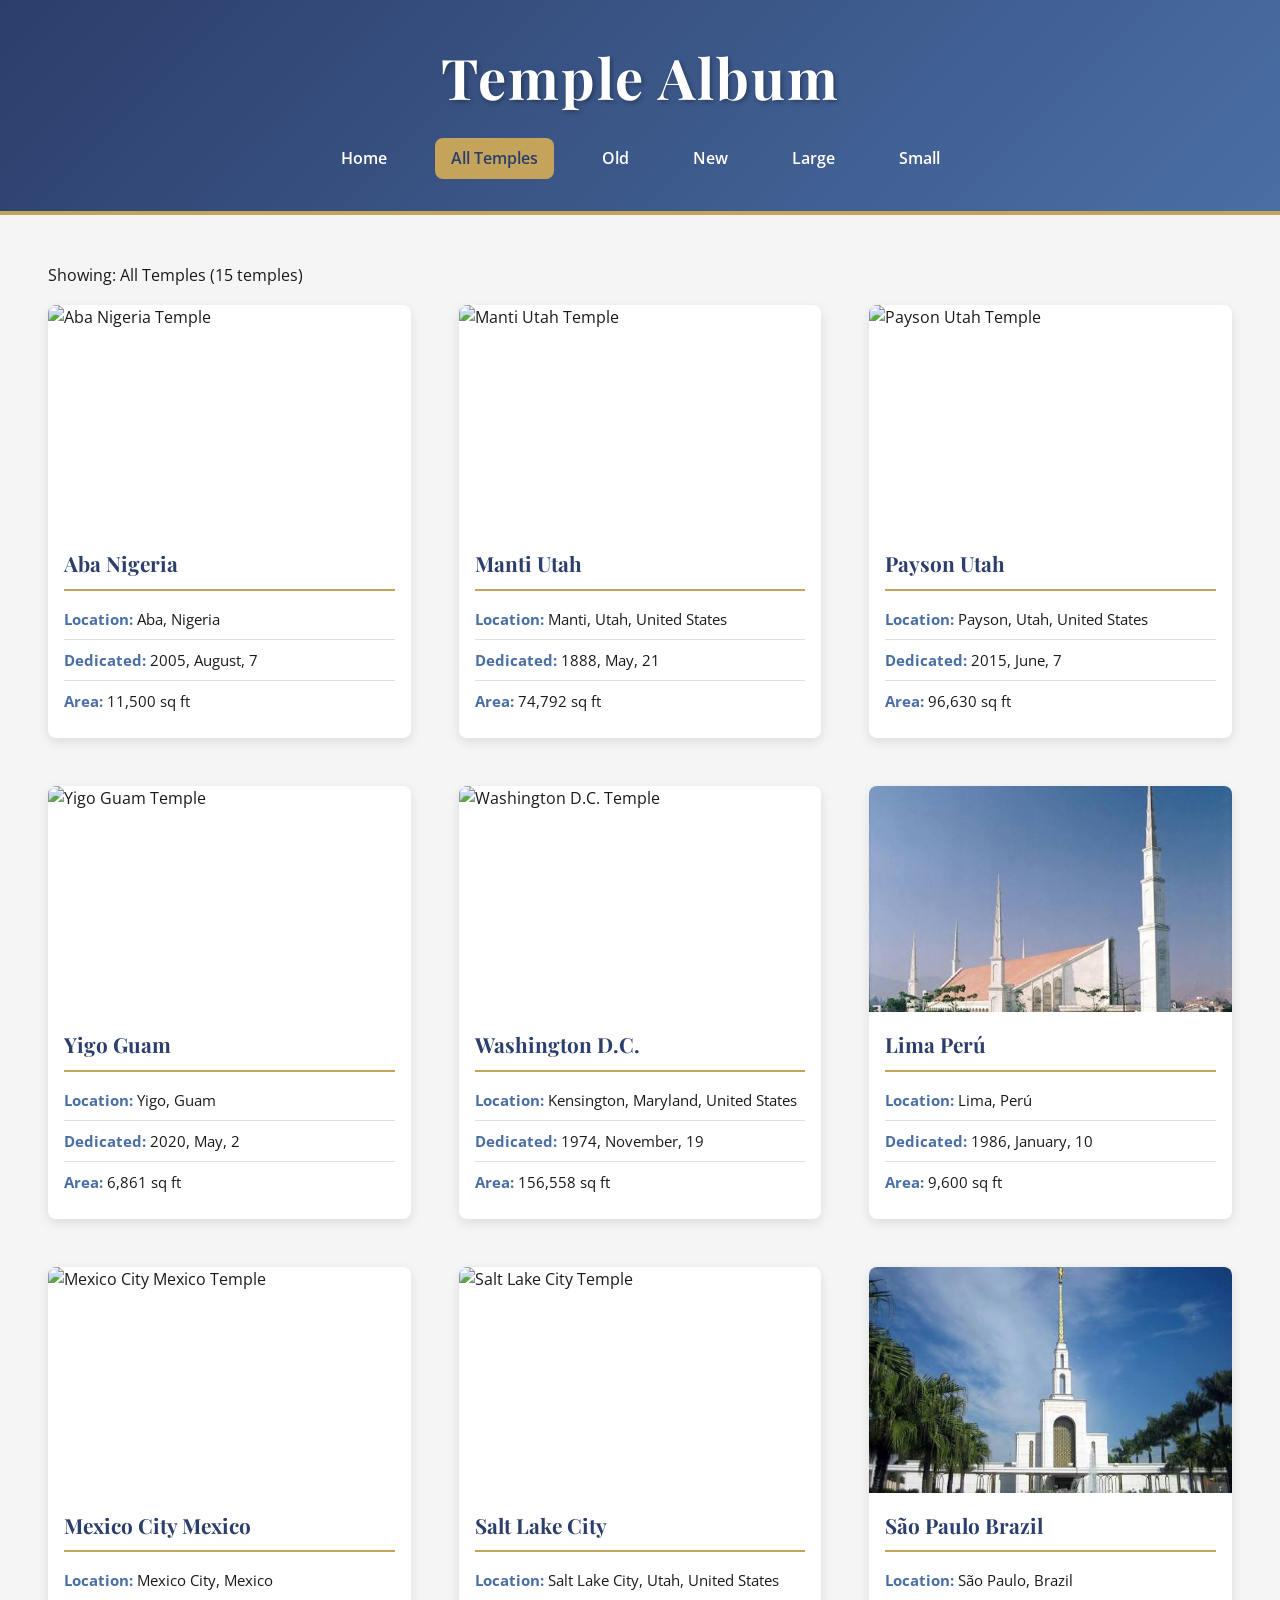
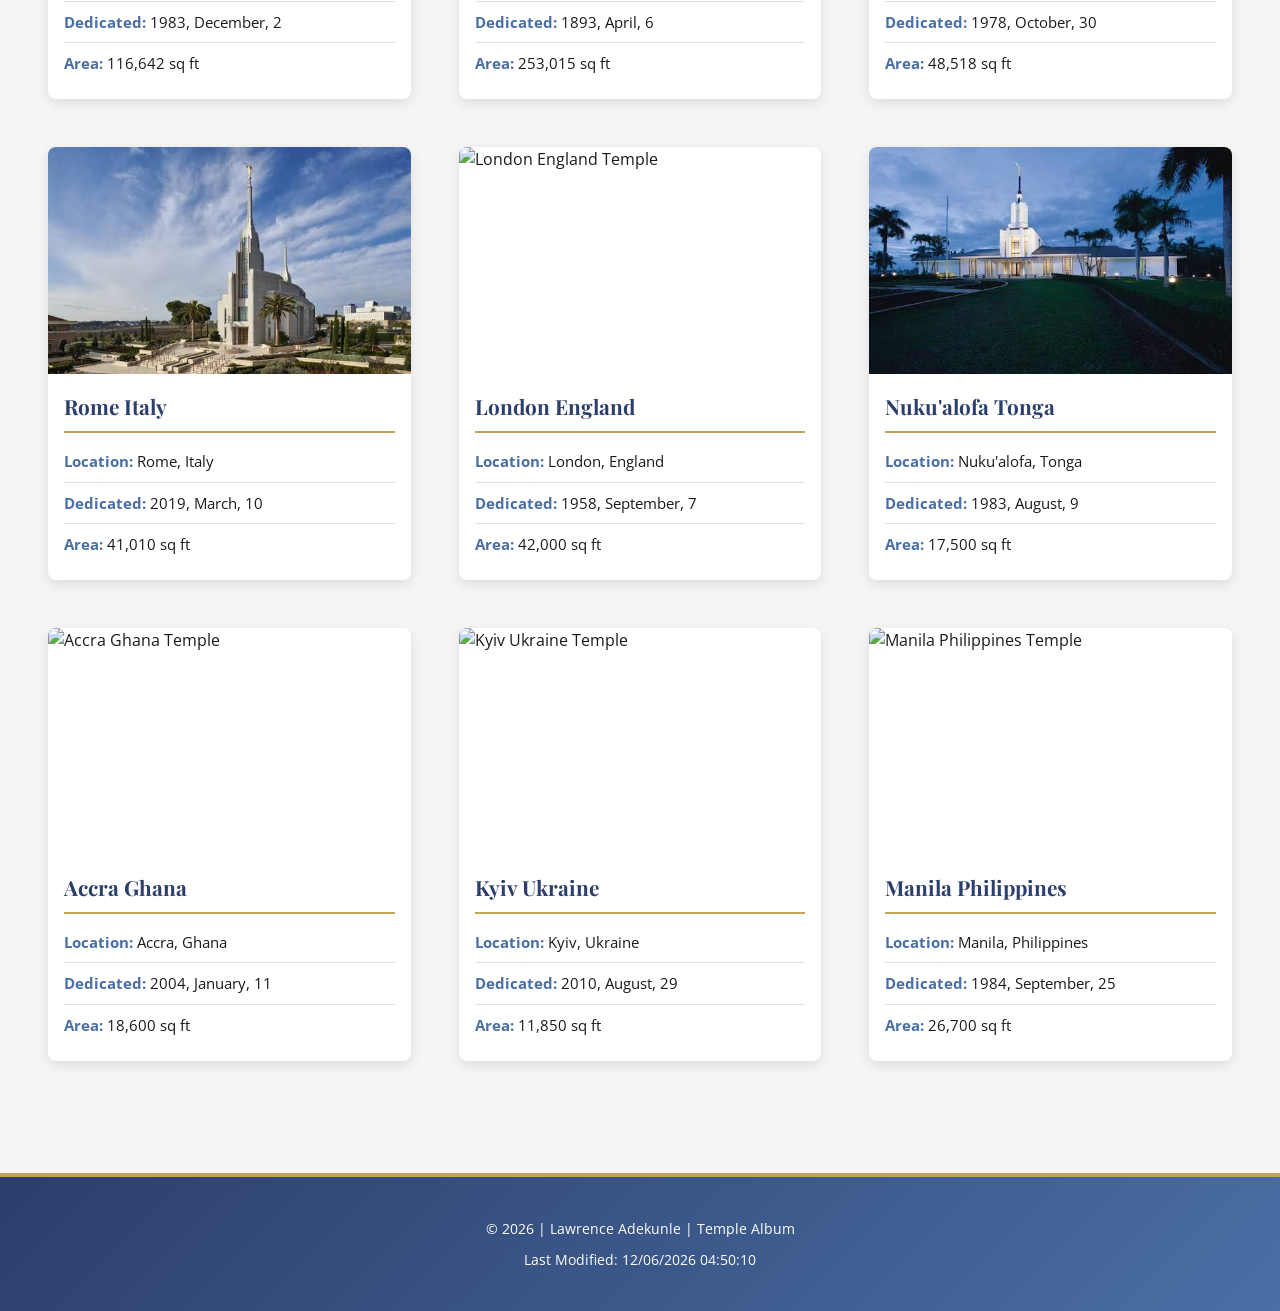
==== filtered-temples.html @ f9e53aaa "update" ====
<!DOCTYPE html>
<html lang="en">
<head>
    <meta charset="UTF-8">
    <meta name="viewport" content="width=device-width, initial-scale=1.0">
    <meta name="description" content="Explore temples of The Church of Jesus Christ of Latter-day Saints with interactive filtering">
    <meta name="author" content="Lawrence Adekunle">
    <title>Temple Album - Filtered Temples</title>
    
    <!-- Google Fonts -->
    <link rel="preconnect" href="https://fonts.googleapis.com">
    <link rel="preconnect" href="https://fonts.gstatic.com" crossorigin>
    <link href="https://fonts.googleapis.com/css2?family=Open+Sans:wght@400;600;700&family=Playfair+Display:wght@700&display=swap" rel="stylesheet">
    
    <!-- CSS -->
    <link rel="stylesheet" href="styles/filtered-temples.css">
    <link rel="stylesheet" href="styles/filtered-temples-large.css">
    
    <!-- JavaScript -->
    <script src="scripts/filtered-temples.js" defer></script>
</head>
<body>
    <header>
        <h1>Temple Album</h1>
        <nav>
            <a href="index.html" id="home-page">Home</a>
            <a href="#" id="filter-home" class="active">All Temples</a>
            <a href="#" id="filter-old">Old</a>
            <a href="#" id="filter-new">New</a>
            <a href="#" id="filter-large">Large</a>
            <a href="#" id="filter-small">Small</a>
        </nav>
    </header>
    
    <main>
        <!-- Filter Status Bar -->
        <div id="filter-status" class="filter-status">
            Showing: <span id="current-filter">All Temples</span>
            <span id="temple-count">(0 temples)</span>
        </div>
        
        <div id="temple-grid" class="temple-grid">
            <!-- Temple 1 -->
            <figure data-category="new" data-area="11500" data-year="2005">
                <img src="https://content.churchofjesuschrist.org/templesldsorg/bc/Temples/photo-galleries/aba-nigeria/400x250/aba-nigeria-temple-lds-1636397-wallpaper.jpg" 
                     alt="Aba Nigeria Temple" 
                     loading="lazy" 
                     width="400" 
                     height="250">
                <figcaption>
                    <h3>Aba Nigeria</h3>
                    <div class="temple-details">
                        <p><strong>Location:</strong> <span class="value">Aba, Nigeria</span></p>
                        <p><strong>Dedicated:</strong> <span class="value">2005, August, 7</span></p>
                        <p><strong>Area:</strong> <span class="value">11,500 sq ft</span></p>
                    </div>
                </figcaption>
            </figure>

            <!-- Temple 2 -->
            <figure data-category="old" data-area="74792" data-year="1888">
                <img src="https://content.churchofjesuschrist.org/templesldsorg/bc/Temples/photo-galleries/manti-utah/400x250/manti-temple-768192-wallpaper.jpg" 
                     alt="Manti Utah Temple" 
                     loading="lazy" 
                     width="400" 
                     height="250">
                <figcaption>
                    <h3>Manti Utah</h3>
                    <div class="temple-details">
                        <p><strong>Location:</strong> <span class="value">Manti, Utah, United States</span></p>
                        <p><strong>Dedicated:</strong> <span class="value">1888, May, 21</span></p>
                        <p><strong>Area:</strong> <span class="value">74,792 sq ft</span></p>
                    </div>
                </figcaption>
            </figure>

            <!-- Temple 3 -->
            <figure data-category="new large" data-area="96630" data-year="2015">
                <img src="images/payson-utah.jpg" alt="Payson Utah Temple" loading="lazy" 
                     width="400" 
                     height="250">
                <figcaption>
                    <h3>Payson Utah</h3>
                    <div class="temple-details">
                        <p><strong>Location:</strong> <span class="value">Payson, Utah, United States</span></p>
                        <p><strong>Dedicated:</strong> <span class="value">2015, June, 7</span></p>
                        <p><strong>Area:</strong> <span class="value">96,630 sq ft</span></p>
                    </div>
                </figcaption>
            </figure>

            <!-- Temple 4 -->
            <figure data-category="new small" data-area="6861" data-year="2020">
                <img src="https://content.churchofjesuschrist.org/templesldsorg/bc/Temples/photo-galleries/yigo-guam/400x250/yigo_guam_temple_2.jpg" 
                     alt="Yigo Guam Temple" 
                     loading="lazy" 
                     width="400" 
                     height="250">
                <figcaption>
                    <h3>Yigo Guam</h3>
                    <div class="temple-details">
                        <p><strong>Location:</strong> <span class="value">Yigo, Guam</span></p>
                        <p><strong>Dedicated:</strong> <span class="value">2020, May, 2</span></p>
                        <p><strong>Area:</strong> <span class="value">6,861 sq ft</span></p>
                    </div>
                </figcaption>
            </figure>

            <!-- Temple 5 -->
            <figure data-category="large" data-area="156558" data-year="1974">
                <img src="https://content.churchofjesuschrist.org/templesldsorg/bc/Temples/photo-galleries/washington-dc/400x250/washington_dc_temple-exterior-2.jpeg" 
                     alt="Washington D.C. Temple" 
                     loading="lazy" 
                     width="400" 
                     height="250">
                <figcaption>
                    <h3>Washington D.C.</h3>
                    <div class="temple-details">
                        <p><strong>Location:</strong> <span class="value">Kensington, Maryland, United States</span></p>
                        <p><strong>Dedicated:</strong> <span class="value">1974, November, 19</span></p>
                        <p><strong>Area:</strong> <span class="value">156,558 sq ft</span></p>
                    </div>
                </figcaption>
            </figure>

            <!-- Temple 6 -->
            <figure data-category="small" data-area="9600" data-year="1986">
                <img src="images/lima-peru.jpg" alt="Lima Perú Temple" loading="lazy" 
                     width="400" 
                     height="250">
                <figcaption>
                    <h3>Lima Perú</h3>
                    <div class="temple-details">
                        <p><strong>Location:</strong> <span class="value">Lima, Perú</span></p>
                        <p><strong>Dedicated:</strong> <span class="value">1986, January, 10</span></p>
                        <p><strong>Area:</strong> <span class="value">9,600 sq ft</span></p>
                    </div>
                </figcaption>
            </figure>

            <!-- Temple 7 -->
            <figure data-category="large" data-area="116642" data-year="1983">
                <img src="https://content.churchofjesuschrist.org/templesldsorg/bc/Temples/photo-galleries/mexico-city-mexico/400x250/mexico-city-temple-exterior-1518361-wallpaper.jpg" 
                     alt="Mexico City Mexico Temple" 
                     loading="lazy" 
                     width="400" 
                     height="250">
                <figcaption>
                    <h3>Mexico City Mexico</h3>
                    <div class="temple-details">
                        <p><strong>Location:</strong> <span class="value">Mexico City, Mexico</span></p>
                        <p><strong>Dedicated:</strong> <span class="value">1983, December, 2</span></p>
                        <p><strong>Area:</strong> <span class="value">116,642 sq ft</span></p>
                    </div>
                </figcaption>
            </figure>

            <!-- Temple 8 -->
            <figure data-category="old large" data-area="253015" data-year="1893">
                <img src="https://content.churchofjesuschrist.org/templesldsorg/bc/Temples/photo-galleries/salt-lake-city-utah/400x250/salt-lake-temple-37762.jpg" 
                     alt="Salt Lake City Temple" 
                     loading="lazy" 
                     width="400" 
                     height="250">
                <figcaption>
                    <h3>Salt Lake City</h3>
                    <div class="temple-details">
                        <p><strong>Location:</strong> <span class="value">Salt Lake City, Utah, United States</span></p>
                        <p><strong>Dedicated:</strong> <span class="value">1893, April, 6</span></p>
                        <p><strong>Area:</strong> <span class="value">253,015 sq ft</span></p>
                    </div>
                </figcaption>
            </figure>

            <!-- Temple 9 -->
            <figure data-category="" data-area="48518" data-year="1978">
                <img src="images/sao-paulo-brazil.jpg" alt="São Paulo Brazil Temple" loading="lazy" 
                     width="400" 
                     height="250">
                <figcaption>
                    <h3>São Paulo Brazil</h3>
                    <div class="temple-details">
                        <p><strong>Location:</strong> <span class="value">São Paulo, Brazil</span></p>
                        <p><strong>Dedicated:</strong> <span class="value">1978, October, 30</span></p>
                        <p><strong>Area:</strong> <span class="value">48,518 sq ft</span></p>
                    </div>
                </figcaption>
            </figure>

            <!-- Temple 10 -->
            <figure data-category="new" data-area="41010" data-year="2019">
                <img src="images/rome-italy0.jpg" alt="Rome Italy Temple" loading="lazy" 
                     width="400" 
                     height="250">
                <figcaption>
                    <h3>Rome Italy</h3>
                    <div class="temple-details">
                        <p><strong>Location:</strong> <span class="value">Rome, Italy</span></p>
                        <p><strong>Dedicated:</strong> <span class="value">2019, March, 10</span></p>
                        <p><strong>Area:</strong> <span class="value">41,010 sq ft</span></p>
                    </div>
                </figcaption>
            </figure>

            <!-- Temple 11 -->
            <figure data-category="" data-area="42000" data-year="1958">
                <img src="images/london-england.jpg" alt="London England Temple" loading="lazy" 
                     width="400" 
                     height="250">
                <figcaption>
                    <h3>London England</h3>
                    <div class="temple-details">
                        <p><strong>Location:</strong> <span class="value">London, England</span></p>
                        <p><strong>Dedicated:</strong> <span class="value">1958, September, 7</span></p>
                        <p><strong>Area:</strong> <span class="value">42,000 sq ft</span></p>
                    </div>
                </figcaption>
            </figure>

            <!-- Temple 12 -->
            <figure data-category="" data-area="17500" data-year="1983">
                <img src="images/nukualofa-tonga.jpg" alt="Nuku'alofa Tonga Temple" loading="lazy" 
                     width="400" 
                     height="250">
                <figcaption>
                    <h3>Nuku'alofa Tonga</h3>
                    <div class="temple-details">
                        <p><strong>Location:</strong> <span class="value">Nuku'alofa, Tonga</span></p>
                        <p><strong>Dedicated:</strong> <span class="value">1983, August, 9</span></p>
                        <p><strong>Area:</strong> <span class="value">17,500 sq ft</span></p>
                    </div>
                </figcaption>
            </figure>

            <!-- Temple 13 -->
            <figure data-category="new" data-area="18600" data-year="2004">
                <img src="https://content.churchofjesuschrist.org/templesldsorg/bc/Temples/photo-galleries/accra-ghana/400x250/accra-ghana-temple-detail-249022-2400x1200.jpg" 
                     alt="Accra Ghana Temple" 
                     loading="lazy" 
                     width="400" 
                     height="250">
                <figcaption>
                    <h3>Accra Ghana</h3>
                    <div class="temple-details">
                        <p><strong>Location:</strong> <span class="value">Accra, Ghana</span></p>
                        <p><strong>Dedicated:</strong> <span class="value">2004, January, 11</span></p>
                        <p><strong>Area:</strong> <span class="value">18,600 sq ft</span></p>
                    </div>
                </figcaption>
            </figure>

            <!-- Temple 14 -->
            <figure data-category="new" data-area="11850" data-year="2010">
                <img src="images/kyiv-ukraine.jpg" alt="Kyiv Ukraine Temple" loading="lazy" 
                     width="400" 
                     height="250">
                <figcaption>
                    <h3>Kyiv Ukraine</h3>
                    <div class="temple-details">
                        <p><strong>Location:</strong> <span class="value">Kyiv, Ukraine</span></p>
                        <p><strong>Dedicated:</strong> <span class="value">2010, August, 29</span></p>
                        <p><strong>Area:</strong> <span class="value">11,850 sq ft</span></p>
                    </div>
                </figcaption>
            </figure>

            <!-- Temple 15 -->
            <figure data-category="" data-area="26700" data-year="1984">
                <img src="images/manila-philippines.jpg" alt="Manila Philippines Temple" loading="lazy" 
                     width="400" 
                     height="250">
                <figcaption>
                    <h3>Manila Philippines</h3>
                    <div class="temple-details">
                        <p><strong>Location:</strong> <span class="value">Manila, Philippines</span></p>
                        <p><strong>Dedicated:</strong> <span class="value">1984, September, 25</span></p>
                        <p><strong>Area:</strong> <span class="value">26,700 sq ft</span></p>
                    </div>
                </figcaption>
            </figure>
        </div>
    </main>
    
    <footer>
        <p>&copy; <span id="year"></span> | Lawrence Adekunle | Temple Album</p>
        <p id="lastModified">Last Modified: </p>
    </footer>
</body>
</html>
---- styles/filtered-temples.css ----
/* CSS Variables */
:root {
    --primary-color: #2C3E6B;
    --secondary-color: #4A6FA5;
    --accent-color: #C4A35A;
    --background-light: #f5f5f5;
    --text-dark: #1a1a1a;
    --text-light: #ffffff;
    --shadow: rgba(0, 0, 0, 0.1);
    --font-heading: 'Playfair Display', serif;
    --font-body: 'Open Sans', sans-serif;
    --spacing-sm: 0.5rem;
    --spacing-md: 1rem;
    --spacing-lg: 2rem;
    --spacing-xl: 3rem;
    --radius: 8px;
}

/* Reset & Base */
* {
    margin: 0;
    padding: 0;
    box-sizing: border-box;
}

body {
    font-family: var(--font-body);
    background-color: var(--background-light);
    color: var(--text-dark);
    line-height: 1.6;
}

/* Header */
header {
    background: linear-gradient(135deg, var(--primary-color), var(--secondary-color));
    color: var(--text-light);
    text-align: center;
    padding: var(--spacing-lg) var(--spacing-md);
    border-bottom: 4px solid var(--accent-color);
}

header h1 {
    font-family: var(--font-heading);
    font-size: 2.5rem;
    font-weight: 700;
    letter-spacing: 2px;
    text-shadow: 2px 2px 4px rgba(0, 0, 0, 0.3);
    margin-bottom: var(--spacing-md);
}

/* Navigation - Flexbox */
nav {
    display: flex;
    justify-content: center;
    gap: var(--spacing-lg);
    flex-wrap: wrap;
}

nav a {
    color: var(--text-light);
    text-decoration: none;
    font-weight: 600;
    padding: var(--spacing-sm) var(--spacing-md);
    border-radius: var(--radius);
    transition: all 0.3s ease;
    cursor: pointer;
}

nav a:hover {
    background-color: var(--accent-color);
    color: var(--primary-color);
    transform: scale(1.05);
}

/* Main Container */
main {
    max-width: 1400px;
    margin: 0 auto;
    padding: var(--spacing-md);
}

/* Temple Grid - Mobile (single column) */
.temple-grid {
    display: grid;
    grid-template-columns: 1fr;
    gap: var(--spacing-lg);
    padding: var(--spacing-md) 0;
}

/* Temple Cards */
.temple-grid figure {
    background: #ffffff;
    border-radius: var(--radius);
    overflow: hidden;
    box-shadow: 0 4px 12px var(--shadow);
    transition: transform 0.3s ease, box-shadow 0.3s ease;
}

.temple-grid figure:hover {
    transform: translateY(-5px);
    box-shadow: 0 8px 24px rgba(0, 0, 0, 0.15);
}

.temple-grid img {
    width: 100%;
    height: auto;
    display: block;
    aspect-ratio: 16/10;
    object-fit: cover;
}

.temple-grid figcaption {
    padding: var(--spacing-md);
}

.temple-grid h3 {
    font-family: var(--font-heading);
    color: var(--primary-color);
    font-size: 1.3rem;
    margin-bottom: var(--spacing-sm);
    border-bottom: 2px solid var(--accent-color);
    padding-bottom: var(--spacing-sm);
}

.temple-details p {
    font-size: 0.95rem;
    padding: var(--spacing-sm) 0;
    border-bottom: 1px solid #e0e0e0;
}

.temple-details p:last-child {
    border-bottom: none;
}

.temple-details strong {
    color: var(--secondary-color);
}

/* Footer */
footer {
    background: linear-gradient(135deg, var(--primary-color), var(--secondary-color));
    color: var(--text-light);
    text-align: center;
    padding: var(--spacing-lg);
    margin-top: var(--spacing-xl);
    border-top: 4px solid var(--accent-color);
}

footer p {
    margin: var(--spacing-sm) 0;
    font-size: 0.9rem;
}

/* Active navigation state */
nav a.active {
    background-color: var(--accent-color);
    color: var(--primary-color);
}
---- styles/filtered-temples-large.css ----
/* ============================================
   TABLET LAYOUT - 601px to 1024px
   ============================================ */
@media screen and (min-width: 601px) and (max-width: 1024px) {
    .temple-grid {
        grid-template-columns: repeat(2, 1fr);
        gap: var(--spacing-lg);
    }
    
    header h1 {
        font-size: 3rem;
    }
    
    main {
        padding: var(--spacing-lg);
    }
}

/* ============================================
   DESKTOP LAYOUT - 1025px and above
   ============================================ */
@media screen and (min-width: 1025px) {
    .temple-grid {
        grid-template-columns: repeat(3, 1fr);
        gap: var(--spacing-xl);
    }
    
    header h1 {
        font-size: 3.5rem;
    }
    
    main {
        padding: var(--spacing-xl);
    }
    
    .temple-grid figure {
        transition: transform 0.3s ease, box-shadow 0.3s ease;
    }
    
    .temple-grid figure:hover {
        transform: translateY(-8px);
        box-shadow: 0 12px 36px rgba(0, 0, 0, 0.2);
    }
}

/* ============================================
   LARGE DESKTOP - 1400px and above
   ============================================ */
@media screen and (min-width: 1400px) {
    .temple-grid {
        grid-template-columns: repeat(4, 1fr);
        gap: var(--spacing-xl);
    }
}
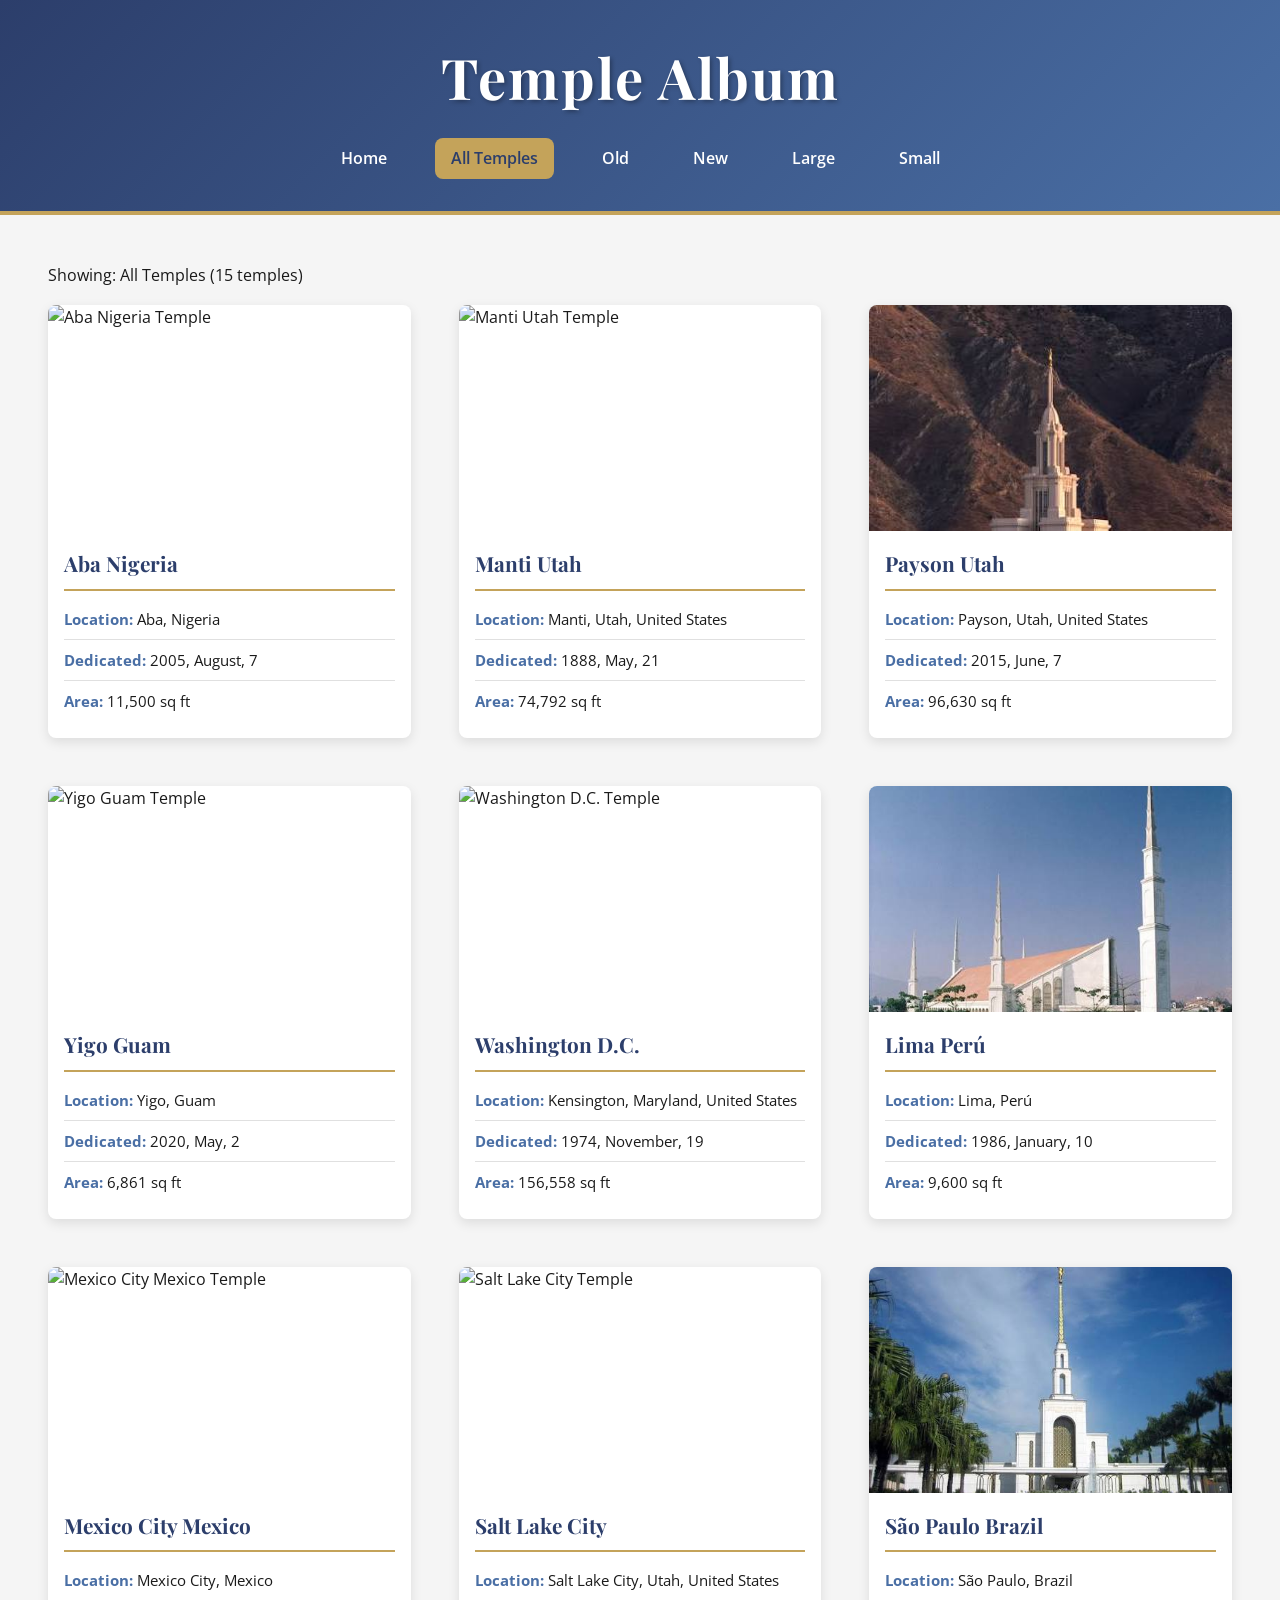
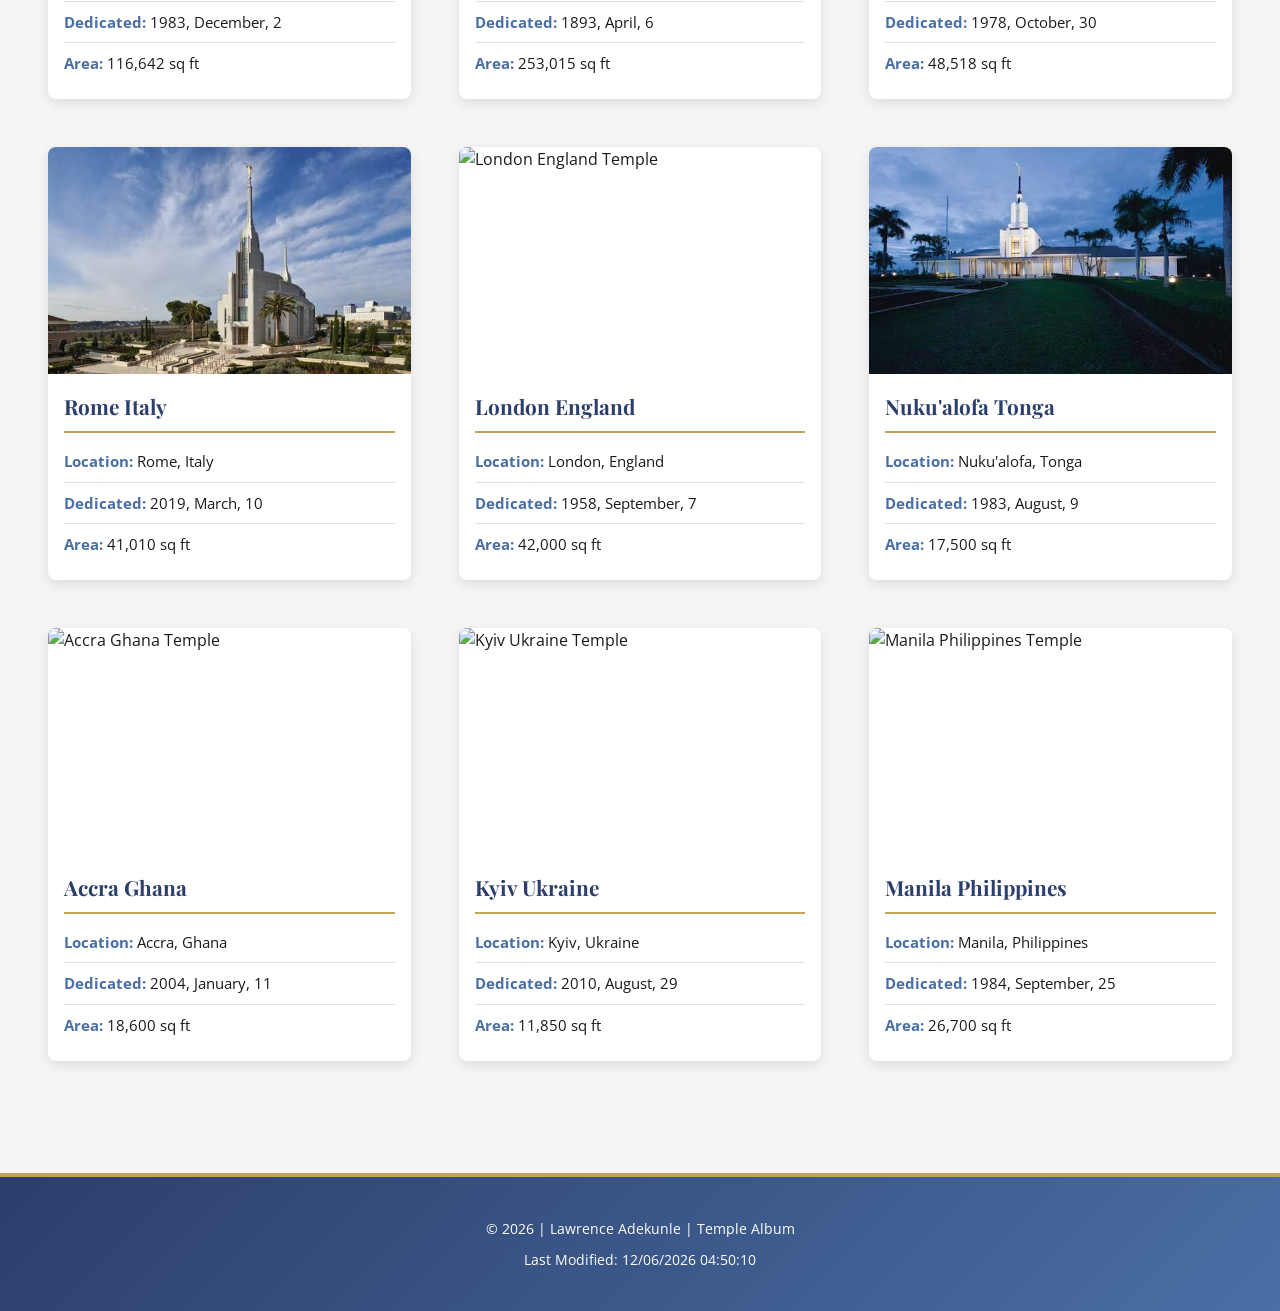
==== commit 869da119: "update" ====
--- a/filtered-temples.html
+++ b/filtered-temples.html
@@ -76,7 +76,7 @@
 
             <!-- Temple 3 -->
             <figure data-category="new large" data-area="96630" data-year="2015">
-                <img src="images/payson-utah.jpg" alt="Payson Utah Temple" loading="lazy" 
+                <img src="images/payson_utah.jpg" alt="Payson Utah Temple" loading="lazy" 
                      width="400" 
                      height="250">
                 <figcaption>
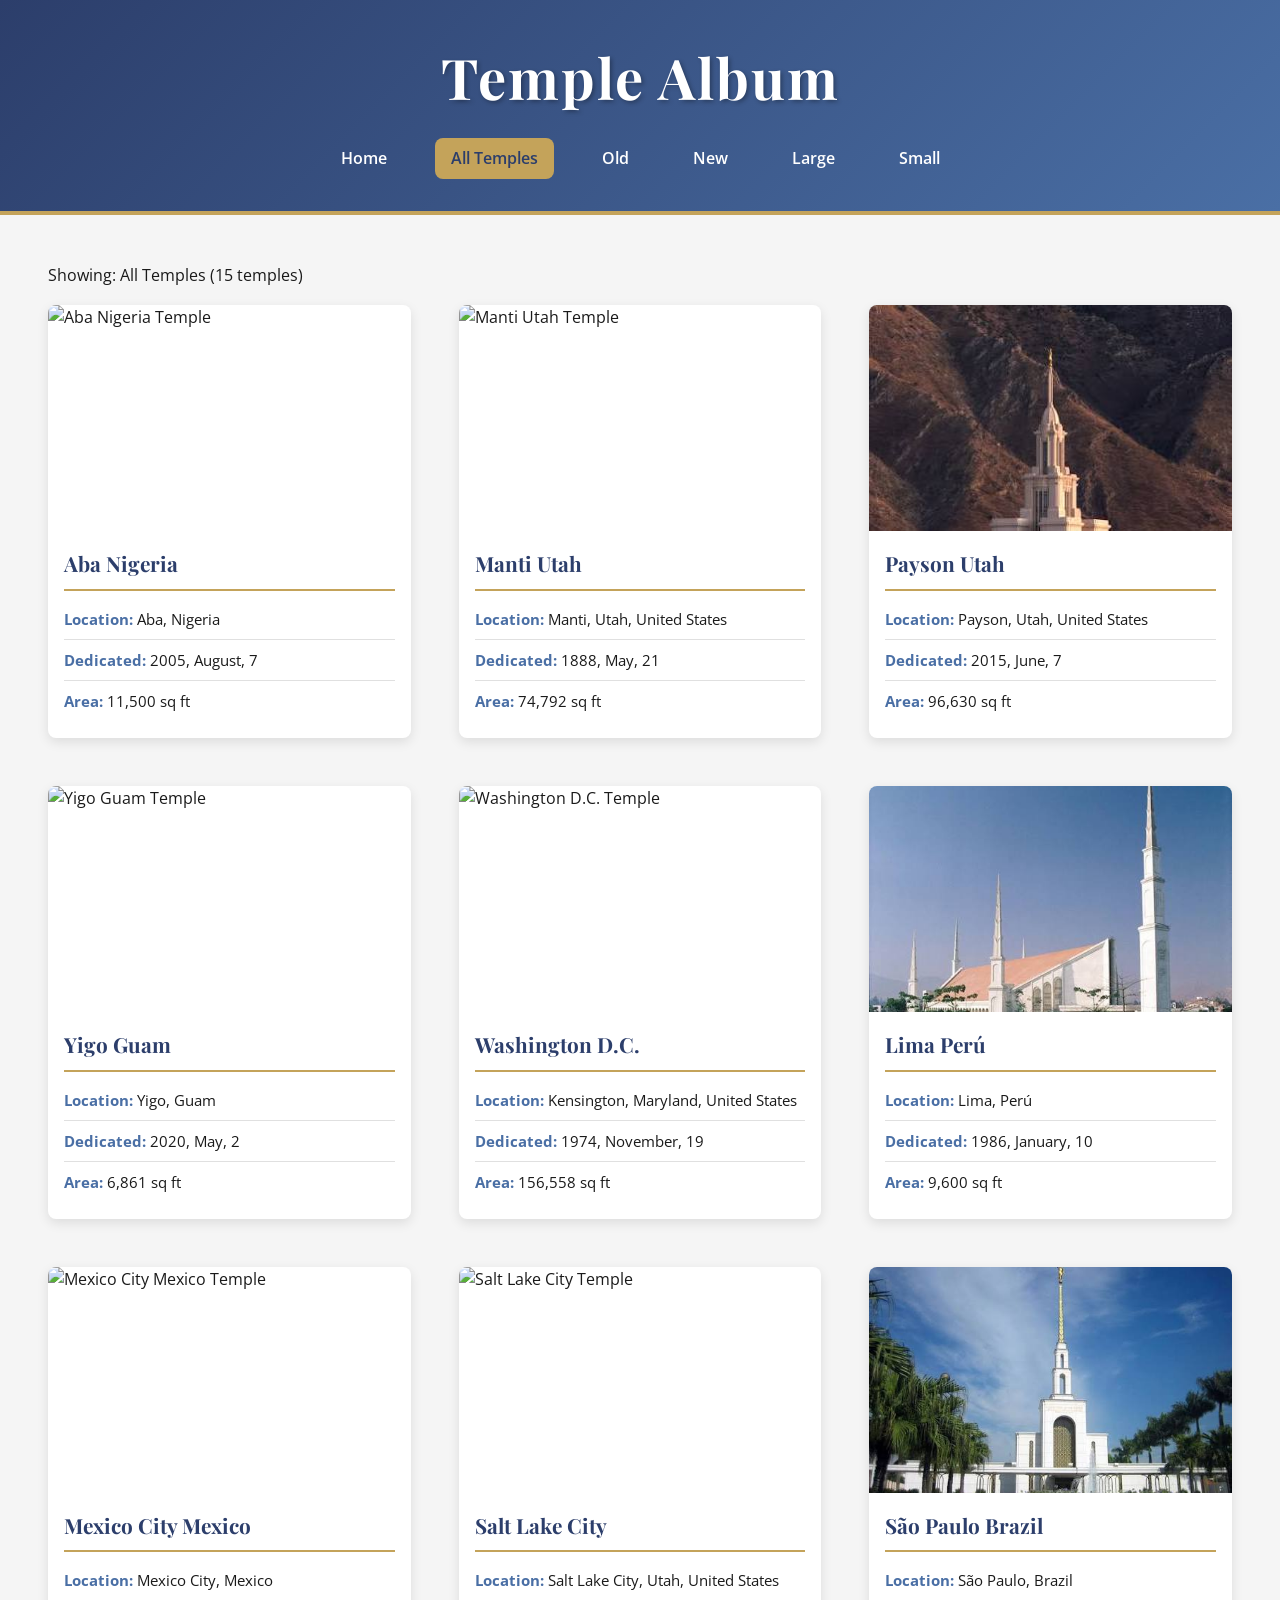
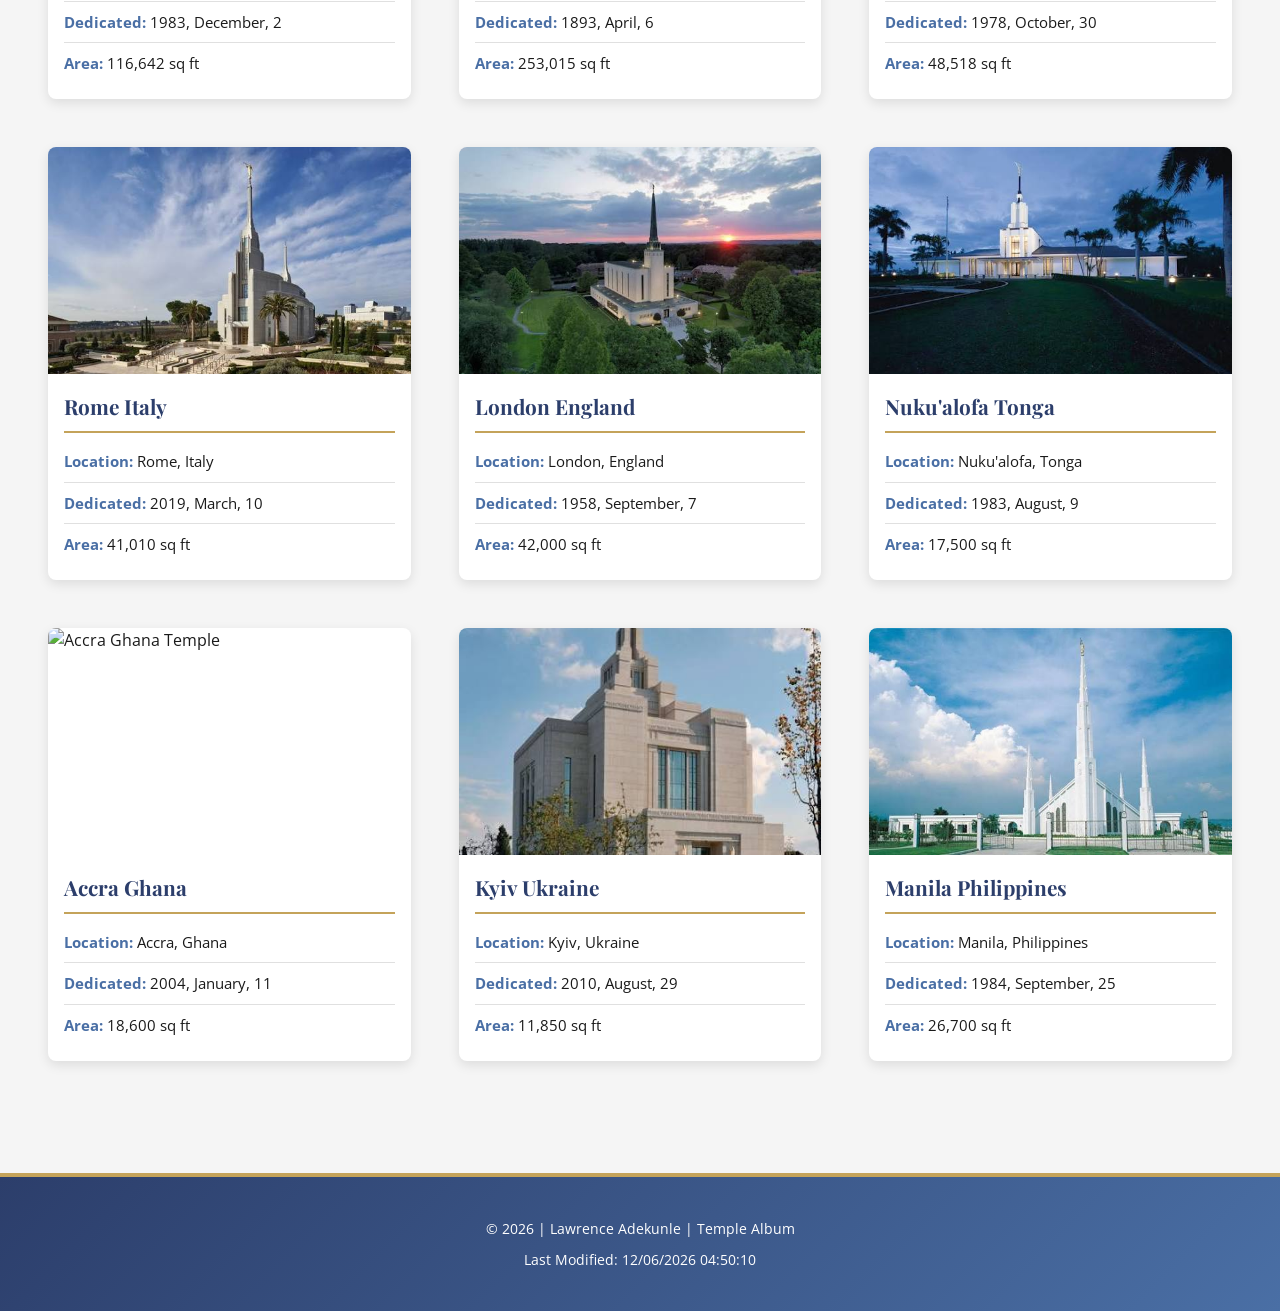
==== commit 468cacef: "update" ====
--- a/filtered-temples.html
+++ b/filtered-temples.html
@@ -204,7 +204,7 @@
 
             <!-- Temple 11 -->
             <figure data-category="" data-area="42000" data-year="1958">
-                <img src="images/london-england.jpg" alt="London England Temple" loading="lazy" 
+                <img src="images/london_england.jpg" alt="London England Temple" loading="lazy" 
                      width="400" 
                      height="250">
                 <figcaption>
@@ -251,7 +251,7 @@
 
             <!-- Temple 14 -->
             <figure data-category="new" data-area="11850" data-year="2010">
-                <img src="images/kyiv-ukraine.jpg" alt="Kyiv Ukraine Temple" loading="lazy" 
+                <img src="images/kyiv_ukraine.jpg" alt="Kyiv Ukraine Temple" loading="lazy" 
                      width="400" 
                      height="250">
                 <figcaption>
@@ -266,7 +266,7 @@
 
             <!-- Temple 15 -->
             <figure data-category="" data-area="26700" data-year="1984">
-                <img src="images/manila-philippines.jpg" alt="Manila Philippines Temple" loading="lazy" 
+                <img src="images/manila_philippines.jpg" alt="Manila Philippines Temple" loading="lazy" 
                      width="400" 
                      height="250">
                 <figcaption>
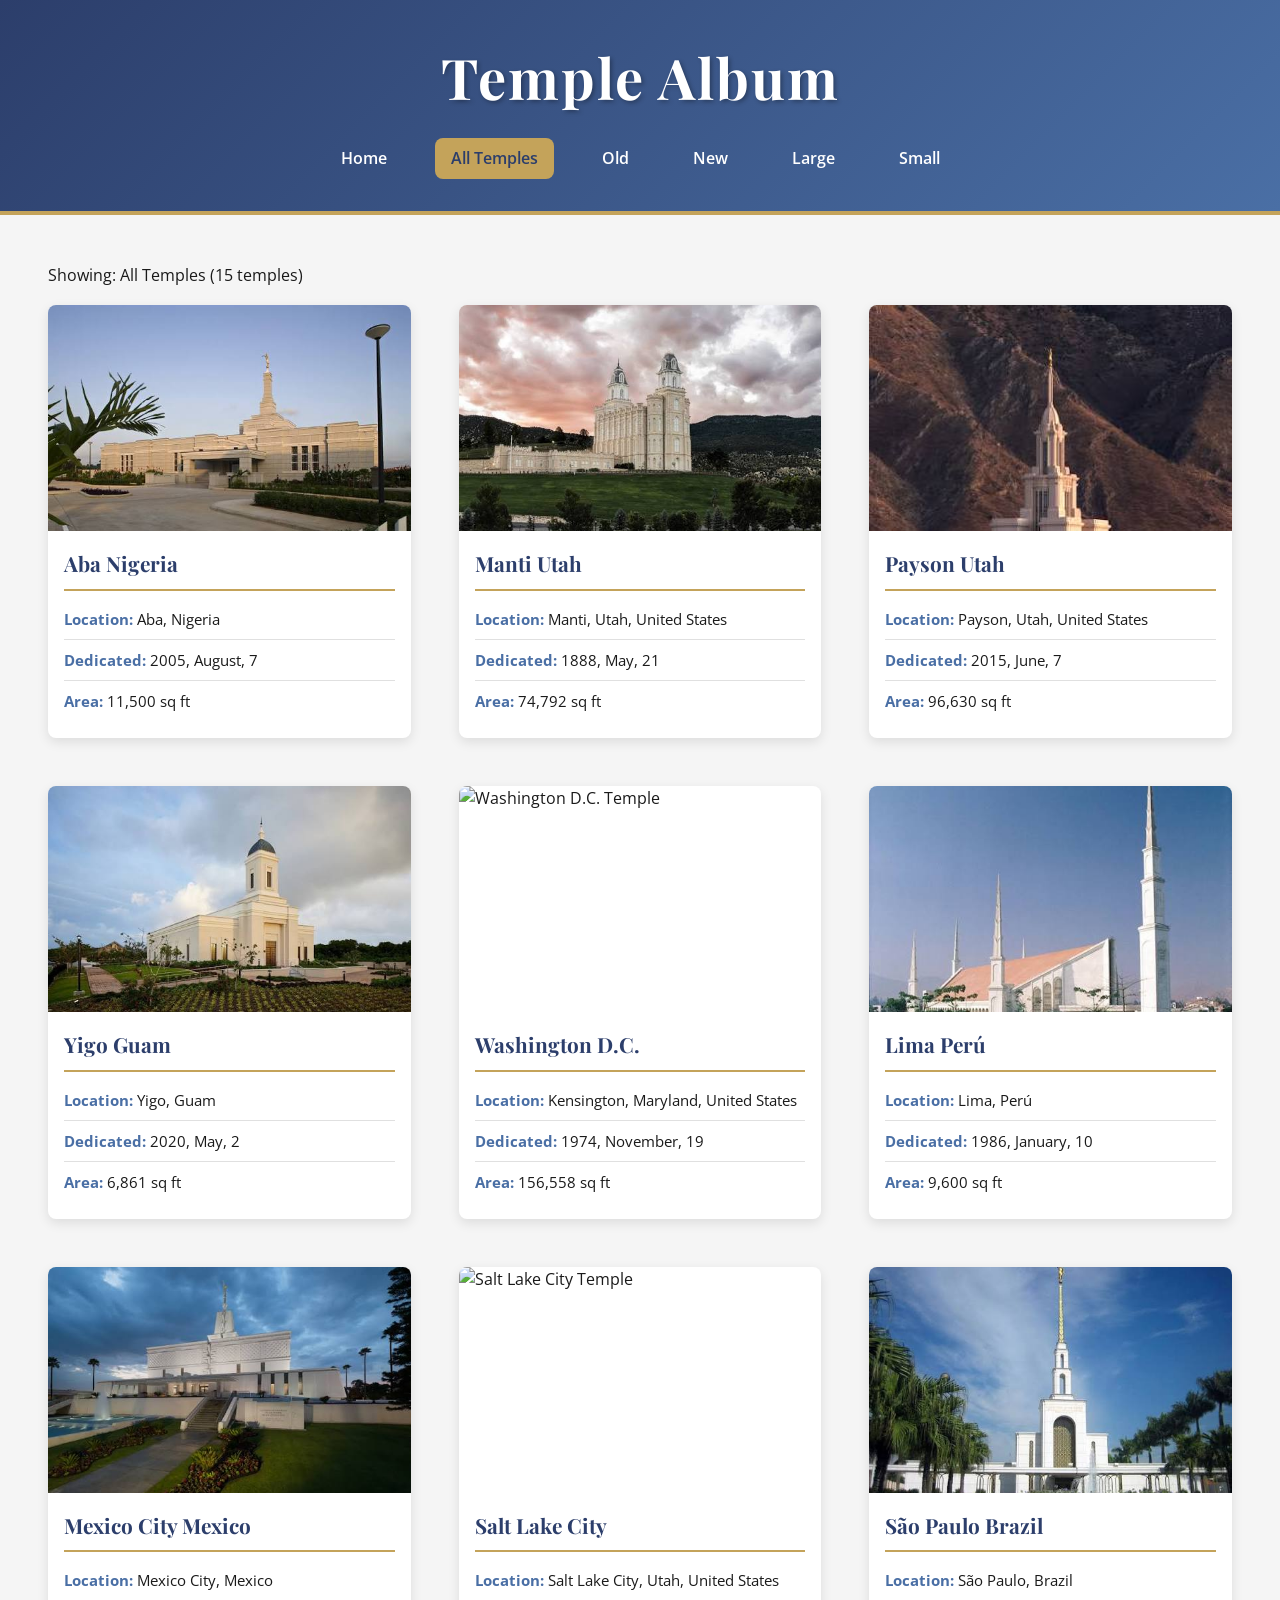
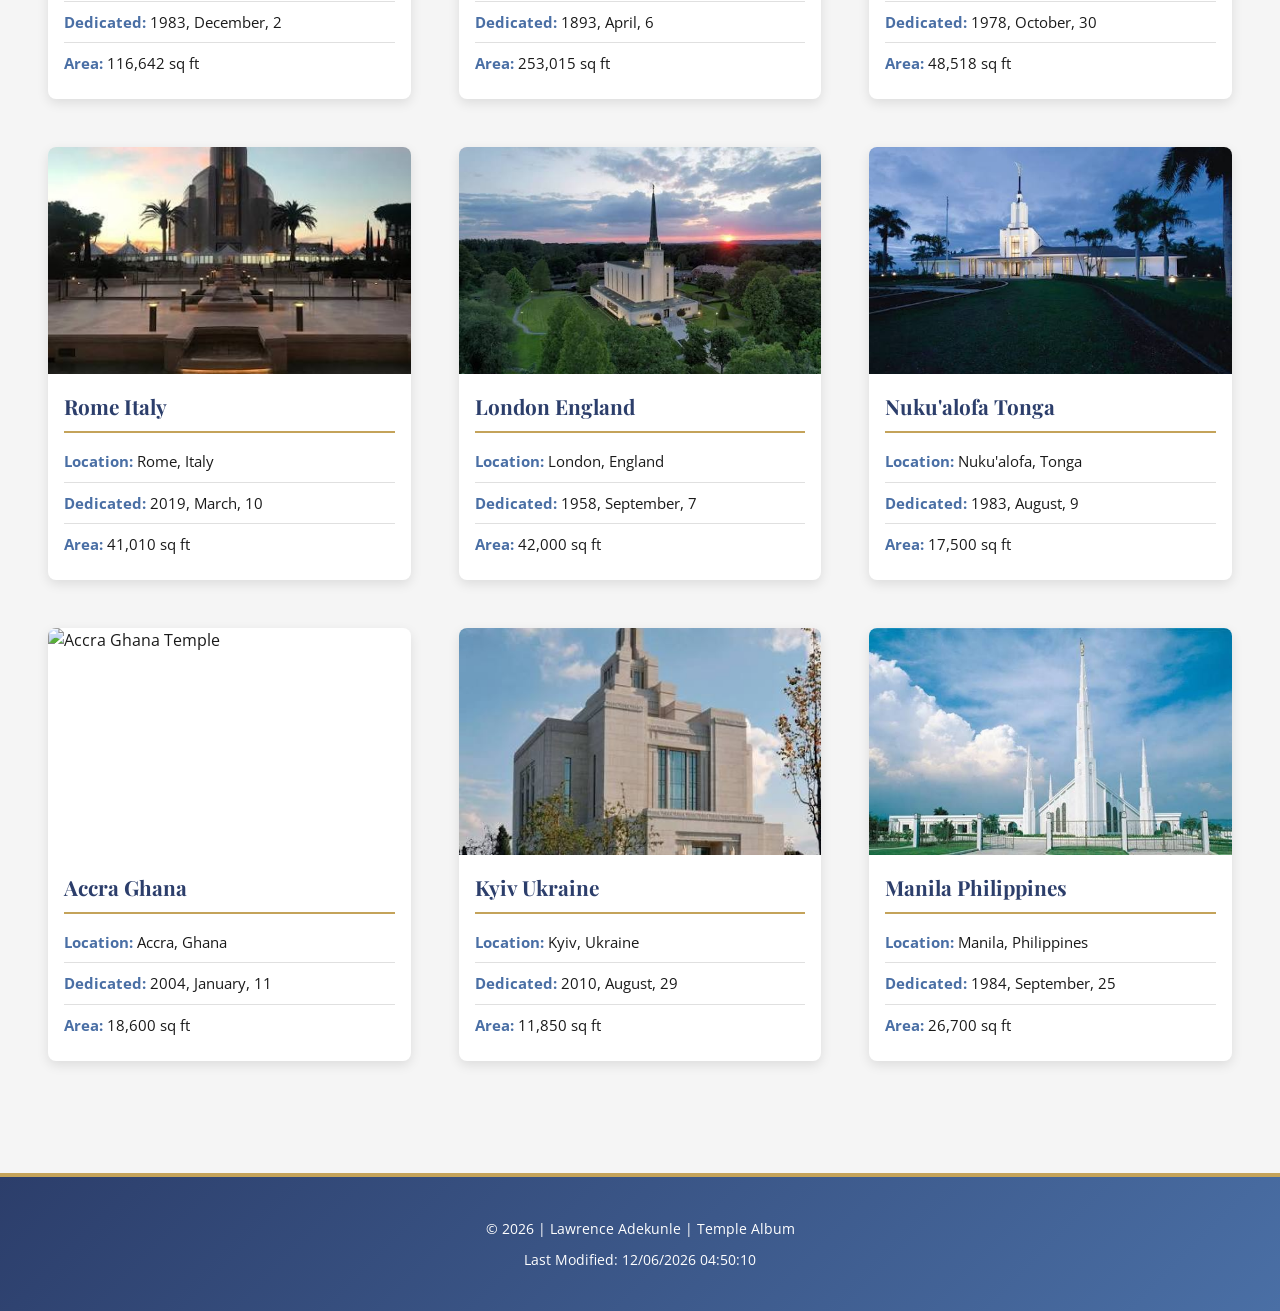
==== commit 6ca4dc24: "updates" ====
--- a/filtered-temples.html
+++ b/filtered-temples.html
@@ -42,9 +42,7 @@
         <div id="temple-grid" class="temple-grid">
             <!-- Temple 1 -->
             <figure data-category="new" data-area="11500" data-year="2005">
-                <img src="https://content.churchofjesuschrist.org/templesldsorg/bc/Temples/photo-galleries/aba-nigeria/400x250/aba-nigeria-temple-lds-1636397-wallpaper.jpg" 
-                     alt="Aba Nigeria Temple" 
-                     loading="lazy" 
+                <img src="images/aba_nigeria.jpg"  alt="Aba Nigeria Temple" loading="lazy" 
                      width="400" 
                      height="250">
                 <figcaption>
@@ -59,7 +57,7 @@
 
             <!-- Temple 2 -->
             <figure data-category="old" data-area="74792" data-year="1888">
-                <img src="https://content.churchofjesuschrist.org/templesldsorg/bc/Temples/photo-galleries/manti-utah/400x250/manti-temple-768192-wallpaper.jpg" 
+                <img src="images/manti_utah.jpg" 
                      alt="Manti Utah Temple" 
                      loading="lazy" 
                      width="400" 
@@ -91,9 +89,7 @@
 
             <!-- Temple 4 -->
             <figure data-category="new small" data-area="6861" data-year="2020">
-                <img src="https://content.churchofjesuschrist.org/templesldsorg/bc/Temples/photo-galleries/yigo-guam/400x250/yigo_guam_temple_2.jpg" 
-                     alt="Yigo Guam Temple" 
-                     loading="lazy" 
+                <img src="images/yigo_guam.jpg" alt="Yigo Guam Temple" loading="lazy" 
                      width="400" 
                      height="250">
                 <figcaption>
@@ -108,9 +104,7 @@
 
             <!-- Temple 5 -->
             <figure data-category="large" data-area="156558" data-year="1974">
-                <img src="https://content.churchofjesuschrist.org/templesldsorg/bc/Temples/photo-galleries/washington-dc/400x250/washington_dc_temple-exterior-2.jpeg" 
-                     alt="Washington D.C. Temple" 
-                     loading="lazy" 
+                <img src="images/washington_dc_temple.jpg" alt="Washington D.C. Temple" loading="lazy" 
                      width="400" 
                      height="250">
                 <figcaption>
@@ -140,9 +134,7 @@
 
             <!-- Temple 7 -->
             <figure data-category="large" data-area="116642" data-year="1983">
-                <img src="https://content.churchofjesuschrist.org/templesldsorg/bc/Temples/photo-galleries/mexico-city-mexico/400x250/mexico-city-temple-exterior-1518361-wallpaper.jpg" 
-                     alt="Mexico City Mexico Temple" 
-                     loading="lazy" 
+                <img src="images/mexico_city_mexico.jpg" alt="Mexico City Mexico Temple" loading="lazy" 
                      width="400" 
                      height="250">
                 <figcaption>
@@ -157,9 +149,7 @@
 
             <!-- Temple 8 -->
             <figure data-category="old large" data-area="253015" data-year="1893">
-                <img src="https://content.churchofjesuschrist.org/templesldsorg/bc/Temples/photo-galleries/salt-lake-city-utah/400x250/salt-lake-temple-37762.jpg" 
-                     alt="Salt Lake City Temple" 
-                     loading="lazy" 
+                <img src="images/salt_lake_city_utah.jpg" alt="Salt Lake City Temple" loading="lazy" 
                      width="400" 
                      height="250">
                 <figcaption>
@@ -189,7 +179,7 @@
 
             <!-- Temple 10 -->
             <figure data-category="new" data-area="41010" data-year="2019">
-                <img src="images/rome-italy0.jpg" alt="Rome Italy Temple" loading="lazy" 
+                <img src="images/rome_italy.jpg" alt="Rome Italy Temple" loading="lazy" 
                      width="400" 
                      height="250">
                 <figcaption>
@@ -234,9 +224,7 @@
 
             <!-- Temple 13 -->
             <figure data-category="new" data-area="18600" data-year="2004">
-                <img src="https://content.churchofjesuschrist.org/templesldsorg/bc/Temples/photo-galleries/accra-ghana/400x250/accra-ghana-temple-detail-249022-2400x1200.jpg" 
-                     alt="Accra Ghana Temple" 
-                     loading="lazy" 
+                <img src="images/accra-ghana-temple.jpg" alt="Accra Ghana Temple" loading="lazy" 
                      width="400" 
                      height="250">
                 <figcaption>
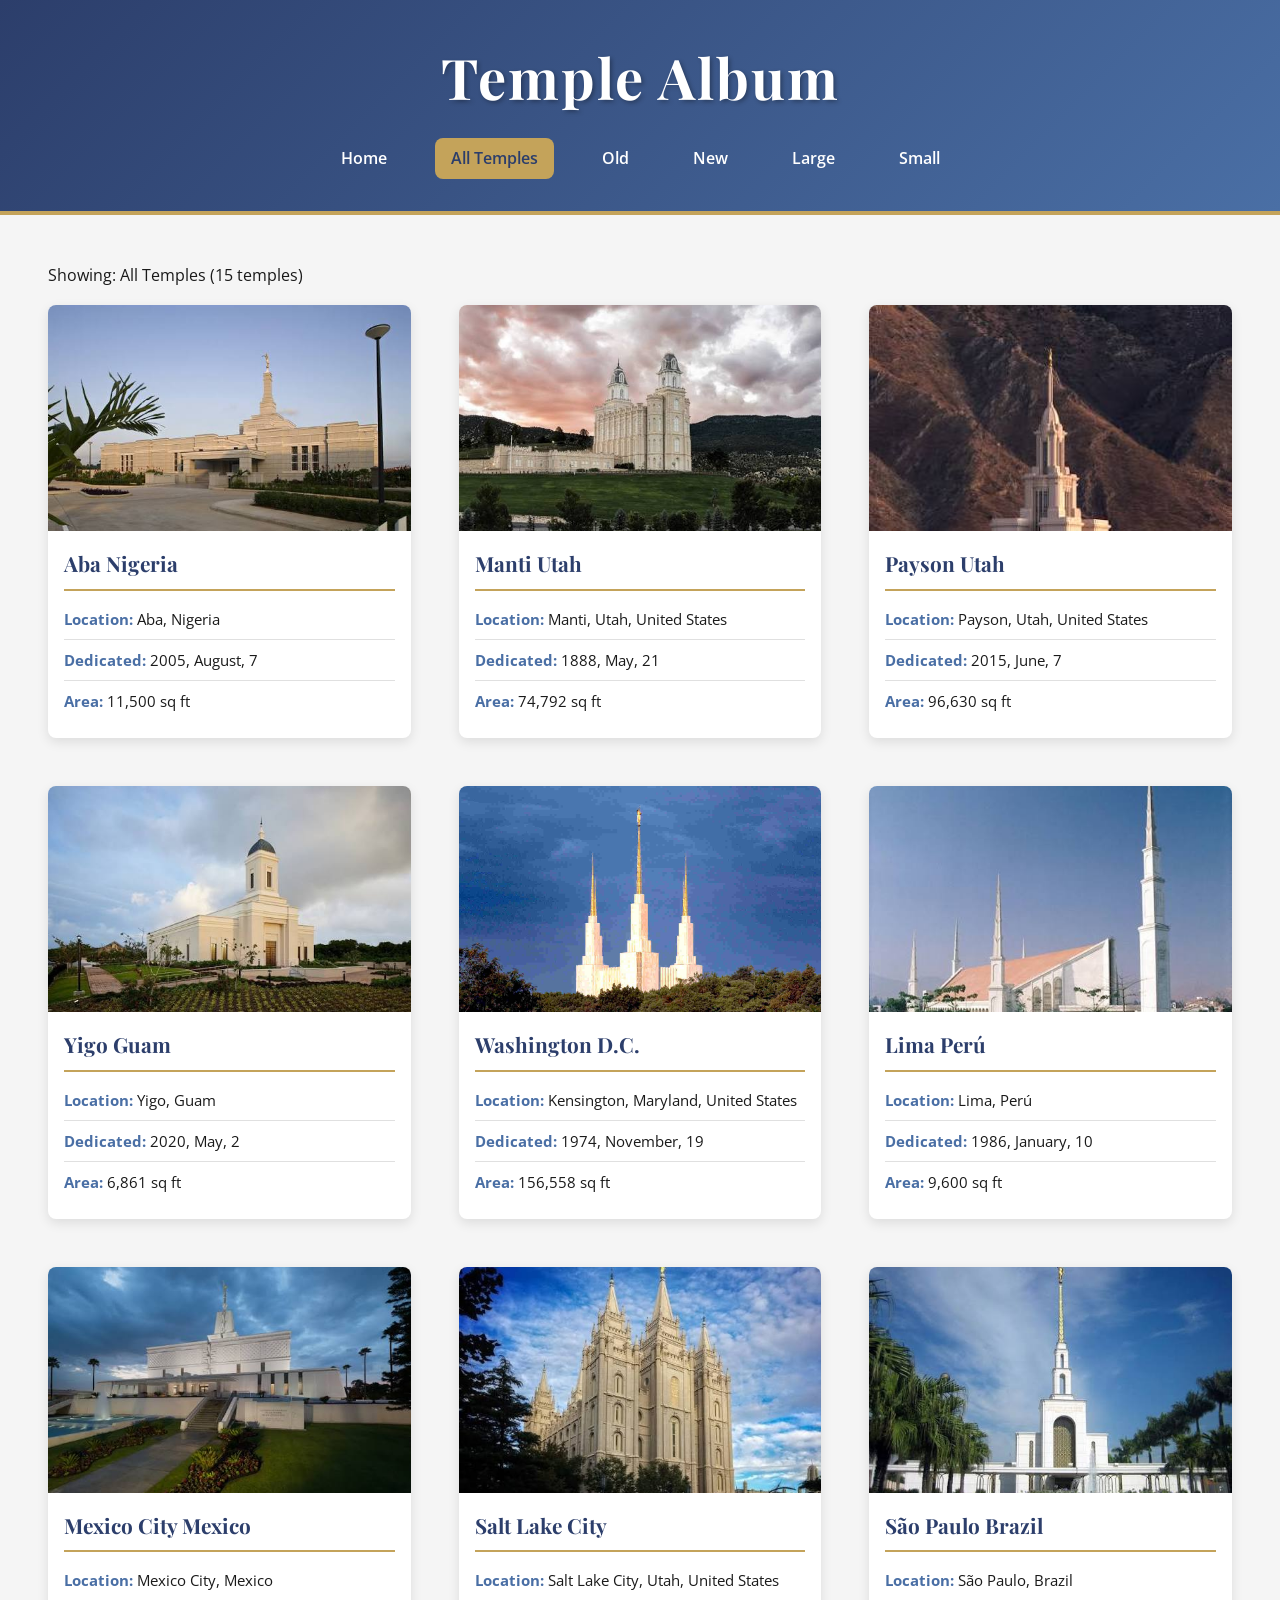
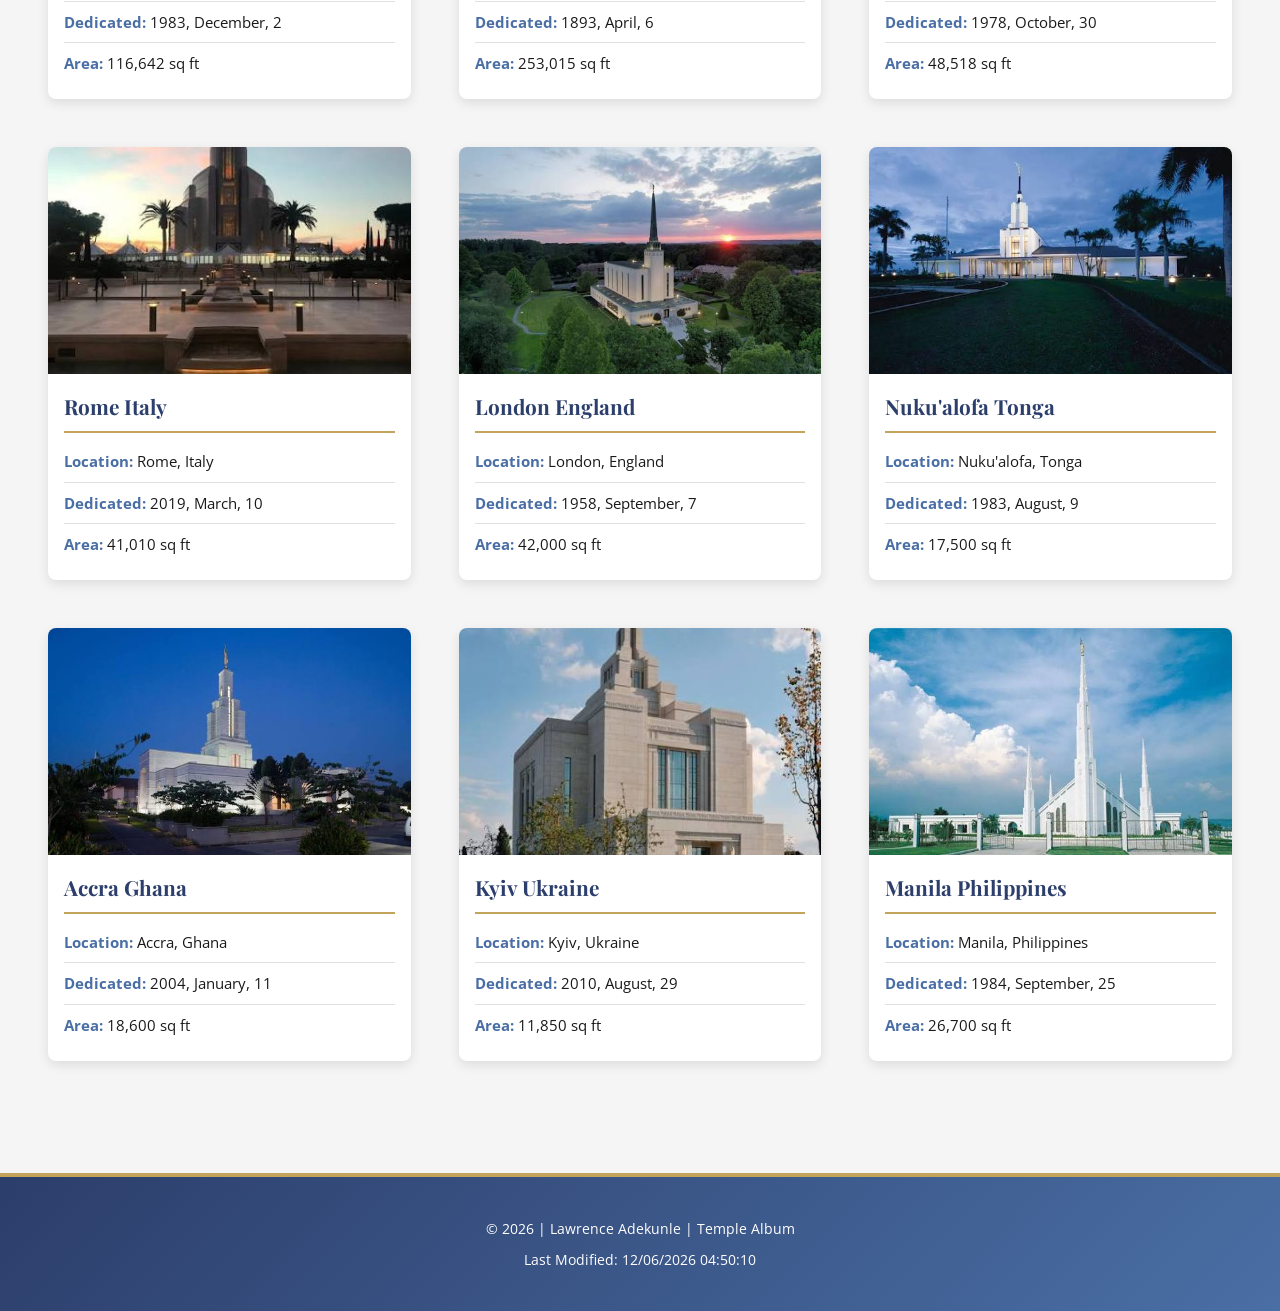
==== commit b8b56754: "updated" ====
--- a/filtered-temples.html
+++ b/filtered-temples.html
@@ -104,7 +104,7 @@
 
             <!-- Temple 5 -->
             <figure data-category="large" data-area="156558" data-year="1974">
-                <img src="images/washington_dc_temple.jpg" alt="Washington D.C. Temple" loading="lazy" 
+                <img src="images/washington_temple.jpg" alt="Washington D.C. Temple" loading="lazy" 
                      width="400" 
                      height="250">
                 <figcaption>
@@ -149,7 +149,7 @@
 
             <!-- Temple 8 -->
             <figure data-category="old large" data-area="253015" data-year="1893">
-                <img src="images/salt_lake_city_utah.jpg" alt="Salt Lake City Temple" loading="lazy" 
+                <img src="images/salt_lake.jpg" alt="Salt Lake City Temple" loading="lazy" 
                      width="400" 
                      height="250">
                 <figcaption>
@@ -224,7 +224,7 @@
 
             <!-- Temple 13 -->
             <figure data-category="new" data-area="18600" data-year="2004">
-                <img src="images/accra-ghana-temple.jpg" alt="Accra Ghana Temple" loading="lazy" 
+                <img src="images/accra_ghana.jpg" alt="Accra Ghana Temple" loading="lazy" 
                      width="400" 
                      height="250">
                 <figcaption>
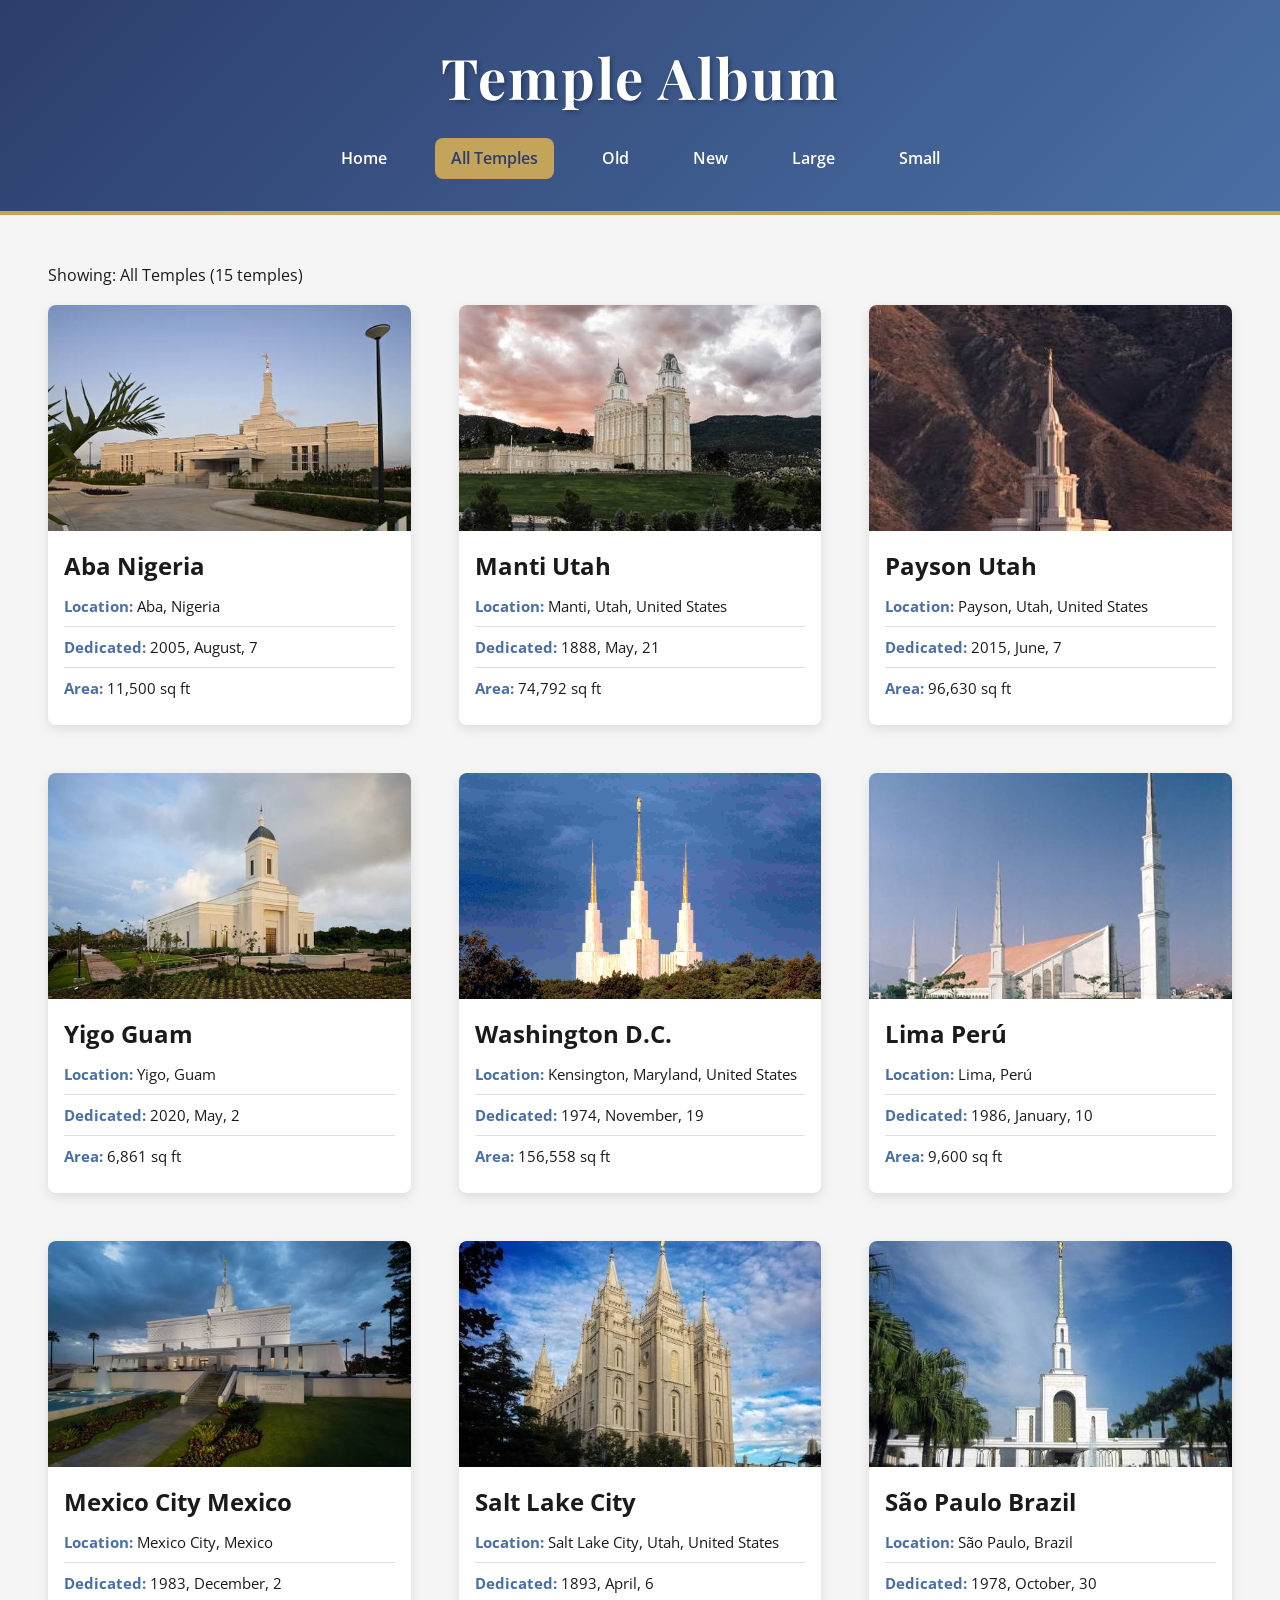
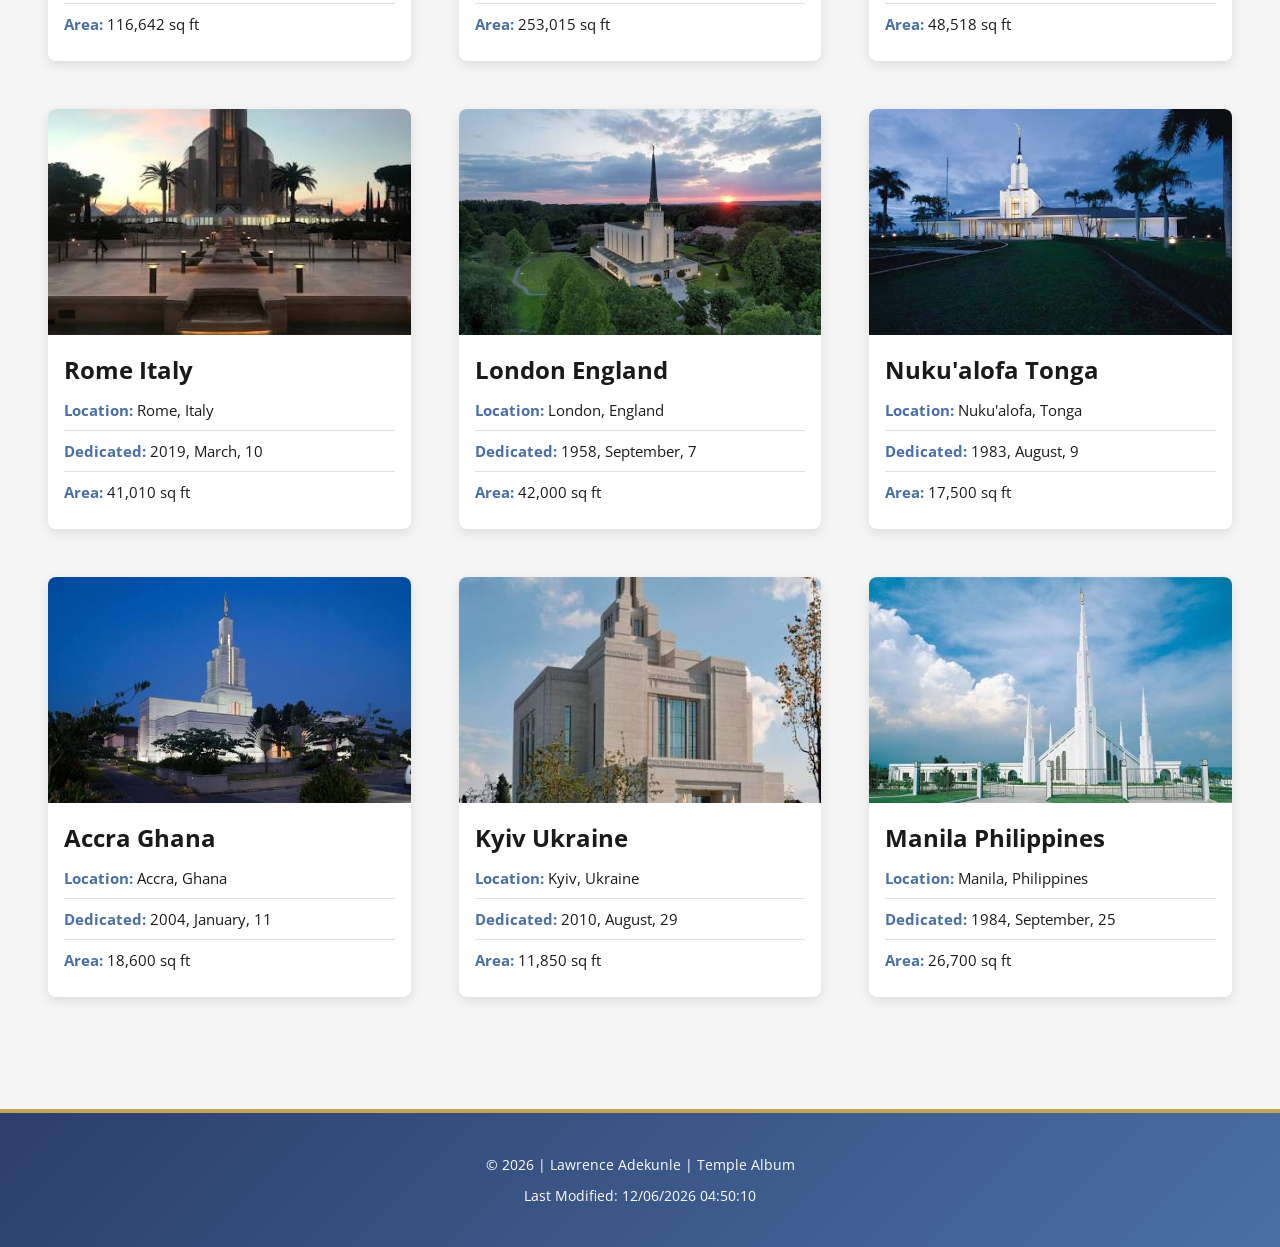
==== commit d19f9778: "updates" ====
--- a/filtered-temples.html
+++ b/filtered-temples.html
@@ -10,7 +10,7 @@
     <!-- Google Fonts -->
     <link rel="preconnect" href="https://fonts.googleapis.com">
     <link rel="preconnect" href="https://fonts.gstatic.com" crossorigin>
-    <link href="https://fonts.googleapis.com/css2?family=Open+Sans:wght@400;600;700&family=Playfair+Display:wght@700&display=swap" rel="stylesheet">
+    <link href="https://fonts.googleapis.com/css2?family=Open+Sans:wght@400;600;700&amp;family=Playfair+Display:wght@700&amp;display=swap" rel="stylesheet">
     
     <!-- CSS -->
     <link rel="stylesheet" href="styles/filtered-temples.css">
@@ -46,7 +46,7 @@
                      width="400" 
                      height="250">
                 <figcaption>
-                    <h3>Aba Nigeria</h3>
+                    <h2>Aba Nigeria</h2>
                     <div class="temple-details">
                         <p><strong>Location:</strong> <span class="value">Aba, Nigeria</span></p>
                         <p><strong>Dedicated:</strong> <span class="value">2005, August, 7</span></p>
@@ -63,7 +63,7 @@
                      width="400" 
                      height="250">
                 <figcaption>
-                    <h3>Manti Utah</h3>
+                    <h2>Manti Utah</h2>
                     <div class="temple-details">
                         <p><strong>Location:</strong> <span class="value">Manti, Utah, United States</span></p>
                         <p><strong>Dedicated:</strong> <span class="value">1888, May, 21</span></p>
@@ -78,7 +78,7 @@
                      width="400" 
                      height="250">
                 <figcaption>
-                    <h3>Payson Utah</h3>
+                    <h2>Payson Utah</h2>
                     <div class="temple-details">
                         <p><strong>Location:</strong> <span class="value">Payson, Utah, United States</span></p>
                         <p><strong>Dedicated:</strong> <span class="value">2015, June, 7</span></p>
@@ -93,7 +93,7 @@
                      width="400" 
                      height="250">
                 <figcaption>
-                    <h3>Yigo Guam</h3>
+                    <h2>Yigo Guam</h2>
                     <div class="temple-details">
                         <p><strong>Location:</strong> <span class="value">Yigo, Guam</span></p>
                         <p><strong>Dedicated:</strong> <span class="value">2020, May, 2</span></p>
@@ -108,7 +108,7 @@
                      width="400" 
                      height="250">
                 <figcaption>
-                    <h3>Washington D.C.</h3>
+                    <h2>Washington D.C.</h2>
                     <div class="temple-details">
                         <p><strong>Location:</strong> <span class="value">Kensington, Maryland, United States</span></p>
                         <p><strong>Dedicated:</strong> <span class="value">1974, November, 19</span></p>
@@ -119,11 +119,11 @@
 
             <!-- Temple 6 -->
             <figure data-category="small" data-area="9600" data-year="1986">
-                <img src="images/lima-peru.jpg" alt="Lima Perú Temple" loading="lazy" 
-                     width="400" 
-                     height="250">
-                <figcaption>
-                    <h3>Lima Perú</h3>
+                <img src="images/lima_peru.jpg" alt="Lima Perú Temple" loading="lazy" 
+                     width="400" 
+                     height="250">
+                <figcaption>
+                    <h2>Lima Perú</h2>
                     <div class="temple-details">
                         <p><strong>Location:</strong> <span class="value">Lima, Perú</span></p>
                         <p><strong>Dedicated:</strong> <span class="value">1986, January, 10</span></p>
@@ -138,7 +138,7 @@
                      width="400" 
                      height="250">
                 <figcaption>
-                    <h3>Mexico City Mexico</h3>
+                    <h2>Mexico City Mexico</h2>
                     <div class="temple-details">
                         <p><strong>Location:</strong> <span class="value">Mexico City, Mexico</span></p>
                         <p><strong>Dedicated:</strong> <span class="value">1983, December, 2</span></p>
@@ -153,7 +153,7 @@
                      width="400" 
                      height="250">
                 <figcaption>
-                    <h3>Salt Lake City</h3>
+                    <h2>Salt Lake City</h2>
                     <div class="temple-details">
                         <p><strong>Location:</strong> <span class="value">Salt Lake City, Utah, United States</span></p>
                         <p><strong>Dedicated:</strong> <span class="value">1893, April, 6</span></p>
@@ -164,11 +164,11 @@
 
             <!-- Temple 9 -->
             <figure data-category="" data-area="48518" data-year="1978">
-                <img src="images/sao-paulo-brazil.jpg" alt="São Paulo Brazil Temple" loading="lazy" 
-                     width="400" 
-                     height="250">
-                <figcaption>
-                    <h3>São Paulo Brazil</h3>
+                <img src="images/sao_paulo_brazil.jpg" alt="São Paulo Brazil Temple" loading="lazy" 
+                     width="400" 
+                     height="250">
+                <figcaption>
+                    <h2>São Paulo Brazil</h2>
                     <div class="temple-details">
                         <p><strong>Location:</strong> <span class="value">São Paulo, Brazil</span></p>
                         <p><strong>Dedicated:</strong> <span class="value">1978, October, 30</span></p>
@@ -183,7 +183,7 @@
                      width="400" 
                      height="250">
                 <figcaption>
-                    <h3>Rome Italy</h3>
+                    <h2>Rome Italy</h2>
                     <div class="temple-details">
                         <p><strong>Location:</strong> <span class="value">Rome, Italy</span></p>
                         <p><strong>Dedicated:</strong> <span class="value">2019, March, 10</span></p>
@@ -198,7 +198,7 @@
                      width="400" 
                      height="250">
                 <figcaption>
-                    <h3>London England</h3>
+                    <h2>London England</h2>
                     <div class="temple-details">
                         <p><strong>Location:</strong> <span class="value">London, England</span></p>
                         <p><strong>Dedicated:</strong> <span class="value">1958, September, 7</span></p>
@@ -209,11 +209,11 @@
 
             <!-- Temple 12 -->
             <figure data-category="" data-area="17500" data-year="1983">
-                <img src="images/nukualofa-tonga.jpg" alt="Nuku'alofa Tonga Temple" loading="lazy" 
-                     width="400" 
-                     height="250">
-                <figcaption>
-                    <h3>Nuku'alofa Tonga</h3>
+                <img src="images/nukualofa_tonga.jpg" alt="Nuku'alofa Tonga Temple" loading="lazy" 
+                     width="400" 
+                     height="250">
+                <figcaption>
+                    <h2>Nuku'alofa Tonga</h2>
                     <div class="temple-details">
                         <p><strong>Location:</strong> <span class="value">Nuku'alofa, Tonga</span></p>
                         <p><strong>Dedicated:</strong> <span class="value">1983, August, 9</span></p>
@@ -228,7 +228,7 @@
                      width="400" 
                      height="250">
                 <figcaption>
-                    <h3>Accra Ghana</h3>
+                    <h2>Accra Ghana</h2>
                     <div class="temple-details">
                         <p><strong>Location:</strong> <span class="value">Accra, Ghana</span></p>
                         <p><strong>Dedicated:</strong> <span class="value">2004, January, 11</span></p>
@@ -243,7 +243,7 @@
                      width="400" 
                      height="250">
                 <figcaption>
-                    <h3>Kyiv Ukraine</h3>
+                    <h2>Kyiv Ukraine</h2>
                     <div class="temple-details">
                         <p><strong>Location:</strong> <span class="value">Kyiv, Ukraine</span></p>
                         <p><strong>Dedicated:</strong> <span class="value">2010, August, 29</span></p>
@@ -258,7 +258,7 @@
                      width="400" 
                      height="250">
                 <figcaption>
-                    <h3>Manila Philippines</h3>
+                    <h2>Manila Philippines</h2>
                     <div class="temple-details">
                         <p><strong>Location:</strong> <span class="value">Manila, Philippines</span></p>
                         <p><strong>Dedicated:</strong> <span class="value">1984, September, 25</span></p>
